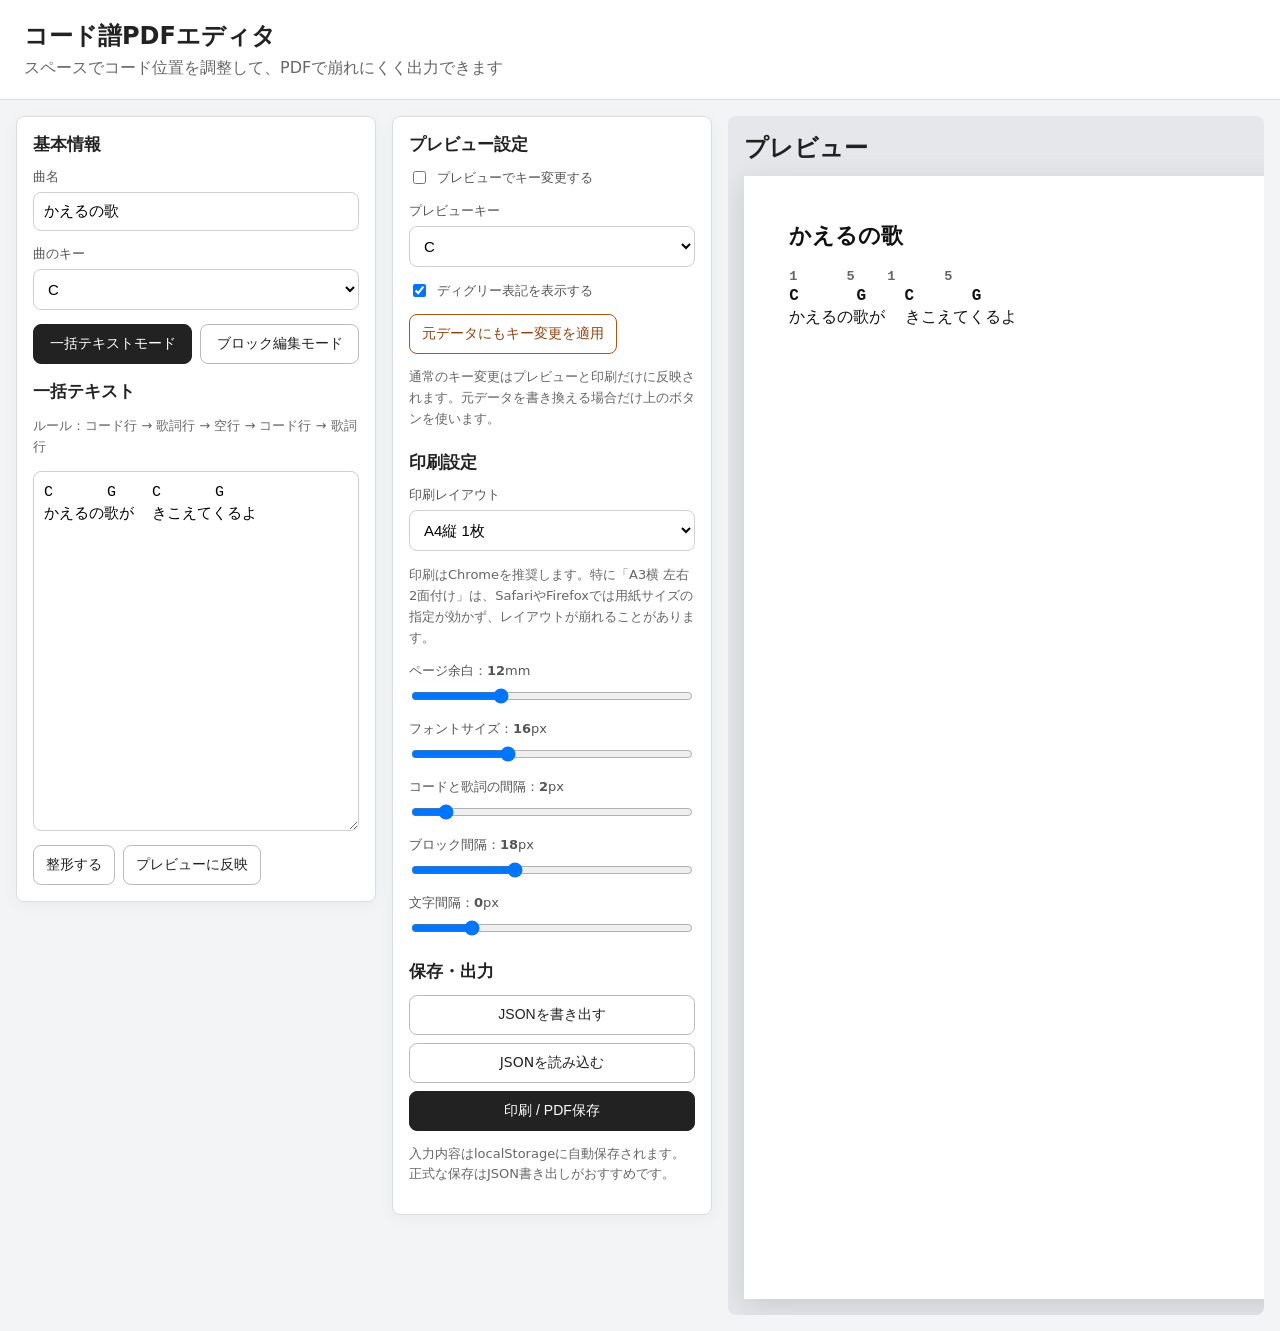
==== 2026-h1/extras/chord-editor/index.html @ 4025ee79 "Initial commit" ====
<!DOCTYPE html>
<html lang="ja">
<head>
  <meta charset="UTF-8" />
  <meta name="viewport" content="width=device-width, initial-scale=1.0" />
  <title>コード譜PDFエディタ</title>
  <link rel="icon" type="image/png" href="./favicon.png">
  <link rel="stylesheet" href="style.css" />
</head>
<body>
  <header class="app-header no-print">
    <div>
      <h1>コード譜PDFエディタ</h1>
      <p>スペースでコード位置を調整して、PDFで崩れにくく出力できます</p>
    </div>
  </header>

  <main class="app-layout">
    <section class="panel no-print">
      <h2>基本情報</h2>

      <label class="field">
        <span>曲名</span>
        <input id="titleInput" type="text" placeholder="例：かえるの歌" />
      </label>

      <label class="field">
        <span>曲のキー</span>
        <select id="songKeyInput">
          <option selected>C</option>
          <option>C#</option>
          <option>Db</option>
          <option>D</option>
          <option>D#</option>
          <option>Eb</option>
          <option>E</option>
          <option>F</option>
          <option>F#</option>
          <option>Gb</option>
          <option>G</option>
          <option>G#</option>
          <option>Ab</option>
          <option>A</option>
          <option>A#</option>
          <option>Bb</option>
          <option>B</option>
        </select>
      </label>

      <div class="mode-switch">
        <button id="textModeBtn" class="active" type="button">一括テキストモード</button>
        <button id="blockModeBtn" type="button">ブロック編集モード</button>
      </div>

      <section id="textEditorArea">
        <h2>一括テキスト</h2>
        <p class="help">
          ルール：コード行 → 歌詞行 → 空行 → コード行 → 歌詞行
        </p>

        <textarea id="bulkTextInput" spellcheck="false"></textarea>

        <div class="button-row">
          <button id="formatTextBtn" type="button">整形する</button>
          <button id="applyBulkBtn" type="button">プレビューに反映</button>
        </div>
      </section>

      <section id="blockEditorArea" class="hidden">
        <h2>ブロック編集</h2>
        <p class="help">
          1ブロック = コード行 + 歌詞行
        </p>

        <div id="blocksContainer"></div>

        <div class="button-row">
          <button id="addBlockBtn" type="button">行を追加</button>
          <button id="applyBlocksBtn" type="button">プレビューに反映</button>
        </div>
      </section>
    </section>

    <section class="panel no-print">
      <h2>プレビュー設定</h2>

      <label class="check-field">
        <input id="transposePreviewInput" type="checkbox" />
        <span>プレビューでキー変更する</span>
      </label>

      <label class="field">
        <span>プレビューキー</span>
        <select id="previewKeyInput">
          <option selected>C</option>
          <option>C#</option>
          <option>Db</option>
          <option>D</option>
          <option>D#</option>
          <option>Eb</option>
          <option>E</option>
          <option>F</option>
          <option>F#</option>
          <option>Gb</option>
          <option>G</option>
          <option>G#</option>
          <option>Ab</option>
          <option>A</option>
          <option>A#</option>
          <option>Bb</option>
          <option>B</option>
        </select>
      </label>

      <label class="check-field">
        <input id="showDegreeInput" type="checkbox" checked />
        <span>ディグリー表記を表示する</span>
      </label>

      <div class="button-row">
        <button id="applyTransposeBtn" type="button" class="danger-button">元データにもキー変更を適用</button>
      </div>

      <p class="help">
        通常のキー変更はプレビューと印刷だけに反映されます。元データを書き換える場合だけ上のボタンを使います。
      </p>

      <h2>印刷設定</h2>

      <label class="field">
        <span>印刷レイアウト</span>
        <select id="printLayoutInput">
          <option value="a4-portrait" selected>A4縦 1枚</option>
          <option value="a3-landscape-2up">A3横 左右2面付け</option>
        </select>
      </label>

      <p class="help">
        印刷はChromeを推奨します。特に「A3横 左右2面付け」は、SafariやFirefoxでは用紙サイズの指定が効かず、レイアウトが崩れることがあります。
      </p>

      <label class="field">
        <span>ページ余白：<strong id="pageMarginValue">12</strong>mm</span>
        <input id="pageMarginInput" type="range" min="4" max="30" value="12" />
      </label>

      <label class="field">
        <span>フォントサイズ：<strong id="fontSizeValue">16</strong>px</span>
        <input id="fontSizeInput" type="range" min="10" max="28" value="16" />
      </label>

      <label class="field">
        <span>コードと歌詞の間隔：<strong id="chordLyricGapValue">2</strong>px</span>
        <input id="chordLyricGapInput" type="range" min="0" max="20" value="2" />
      </label>

      <label class="field">
        <span>ブロック間隔：<strong id="blockGapValue">18</strong>px</span>
        <input id="blockGapInput" type="range" min="0" max="50" value="18" />
      </label>

      <label class="field">
        <span>文字間隔：<strong id="letterSpacingValue">0</strong>px</span>
        <input id="letterSpacingInput" type="range" min="-1" max="4" step="0.1" value="0" />
      </label>

      <h2>保存・出力</h2>

      <div class="button-column">
        <button id="exportBtn" type="button">JSONを書き出す</button>

        <label class="file-button">
          JSONを読み込む
          <input id="importInput" type="file" accept="application/json,.json" />
        </label>

        <button id="printBtn" type="button" class="primary">印刷 / PDF保存</button>
      </div>

      <p class="help">
        入力内容はlocalStorageに自動保存されます。正式な保存はJSON書き出しがおすすめです。
      </p>
    </section>

    <section class="preview-wrapper">
      <div class="preview-toolbar no-print">
        <h2>プレビュー</h2>
      </div>

      <article id="printArea" class="print-area print-area-a4"></article>
    </section>
  </main>

  <script src="script.js"></script>
</body>
</html>
---- 2026-h1/extras/chord-editor/style.css ----
:root {
  --page-margin: 12mm;
  --font-size: 16px;
  --chord-lyric-gap: 2px;
  --block-gap: 18px;
  --letter-spacing: 0px;
}

* {
  box-sizing: border-box;
}

body {
  margin: 0;
  font-family: system-ui, -apple-system, BlinkMacSystemFont, "Segoe UI", sans-serif;
  color: #222;
  background: #f3f4f6;
}

.app-header {
  padding: 20px 24px;
  background: #ffffff;
  border-bottom: 1px solid #ddd;
}

.app-header h1 {
  margin: 0;
  font-size: 24px;
}

.app-header p {
  margin: 6px 0 0;
  color: #666;
}

.app-layout {
  display: grid;
  grid-template-columns: 360px 320px 1fr;
  gap: 16px;
  padding: 16px;
  align-items: start;
}

.panel {
  background: #ffffff;
  border: 1px solid #ddd;
  border-radius: 8px;
  padding: 16px;
  box-shadow: 0 4px 16px rgba(0, 0, 0, 0.04);
}

.panel h2 {
  margin: 0 0 12px;
  font-size: 17px;
}

.panel h2:not(:first-child) {
  margin-top: 22px;
}

.field {
  display: grid;
  gap: 6px;
  margin-bottom: 14px;
}

.field span {
  font-size: 13px;
  color: #555;
}

.check-field {
  display: flex;
  align-items: flex-start;
  gap: 8px;
  margin-bottom: 14px;
  color: #555;
  font-size: 13px;
  line-height: 1.5;
}

.check-field input {
  margin-top: 3px;
}

input[type="text"],
textarea,
select {
  width: 100%;
  border: 1px solid #cfcfcf;
  border-radius: 8px;
  padding: 10px;
  font-size: 15px;
  background: #fff;
}

textarea {
  min-height: 360px;
  resize: vertical;
  font-family: "Menlo", "Consolas", "Courier New", monospace;
  white-space: pre;
  line-height: 1.5;
  tab-size: 2;
}

button,
.file-button {
  border: 1px solid #bbb;
  background: #fff;
  color: #222;
  border-radius: 8px;
  padding: 10px 12px;
  font-size: 14px;
  cursor: pointer;
  text-align: center;
}

button:hover,
.file-button:hover {
  background: #f0f0f0;
}

button.primary {
  background: #222;
  color: #fff;
  border-color: #222;
}

button.primary:hover {
  background: #444;
}

.danger-button {
  border-color: #b45309;
  color: #92400e;
}

.danger-button:hover {
  background: #fff7ed;
}

.mode-switch {
  display: grid;
  grid-template-columns: 1fr 1fr;
  gap: 8px;
  margin-bottom: 16px;
}

.mode-switch button.active {
  background: #222;
  color: #fff;
  border-color: #222;
}

.button-row {
  display: flex;
  gap: 8px;
  flex-wrap: wrap;
  margin-top: 10px;
}

.button-column {
  display: grid;
  gap: 8px;
}

.file-button input {
  display: none;
}

.help {
  color: #666;
  font-size: 13px;
  line-height: 1.6;
}

.hidden {
  display: none;
}

.block-card {
  border: 1px solid #ddd;
  background: #fafafa;
  border-radius: 8px;
  padding: 12px;
  margin-bottom: 12px;
}

.block-card-header {
  display: flex;
  justify-content: space-between;
  align-items: center;
  margin-bottom: 8px;
}

.block-card-title {
  font-weight: 700;
  font-size: 14px;
}

.block-card textarea {
  min-height: 48px;
  margin-bottom: 8px;
}

.block-card button {
  padding: 6px 8px;
  font-size: 12px;
}

.preview-wrapper {
  background: #e5e7eb;
  border-radius: 8px;
  padding: 16px;
  overflow: auto;
}

.preview-toolbar {
  display: flex;
  align-items: center;
  justify-content: space-between;
  margin-bottom: 12px;
}

.preview-toolbar h2 {
  margin: 0;
}

.print-area {
  margin: 0 auto;
  background: #ffffff;
  color: #111;
  box-shadow: 0 8px 30px rgba(0, 0, 0, 0.12);
}

.print-area-a4 {
  width: 210mm;
  min-height: 297mm;
}

.print-area-a3-2up {
  width: 420mm;
  min-height: 297mm;
}

.sheet-copy {
  width: 210mm;
  min-height: 297mm;
  padding: var(--page-margin);
}

.two-up-page {
  position: relative;
  display: grid;
  grid-template-columns: 210mm 210mm;
  width: 420mm;
  min-height: 297mm;
}

.two-up-copy {
  width: 210mm;
  min-height: 297mm;
  padding: var(--page-margin);
}

.cut-line {
  position: absolute;
  top: 0;
  bottom: 0;
  left: 50%;
  border-left: 1px dashed rgba(0, 0, 0, 0.28);
  pointer-events: none;
}

.sheet-title {
  margin: 0 0 18px;
  font-size: 22px;
  font-weight: 700;
}

.song-block {
  margin-bottom: var(--block-gap);
  break-inside: avoid;
  page-break-inside: avoid;
}

.degree-line,
.chord-line,
.lyric-line {
  font-family: "Menlo", "Consolas", "Courier New", monospace;
  font-size: var(--font-size);
  letter-spacing: var(--letter-spacing);
  white-space: pre;
  line-height: 1.25;
}

.degree-line {
  font-weight: 700;
  color: #666;
  font-size: calc(var(--font-size) * 0.85);
  min-height: 1em;
}

.chord-line {
  font-weight: 700;
  margin-bottom: var(--chord-lyric-gap);
  min-height: 1em;
}

.lyric-line {
  font-weight: 400;
  min-height: 1em;
}

.empty-line {
  color: transparent;
}

@media (max-width: 1100px) {
  .app-layout {
    grid-template-columns: 1fr;
  }

  .print-area-a4 {
    width: 100%;
    min-height: auto;
  }

  .print-area-a4 .sheet-copy {
    width: 100%;
    min-height: auto;
  }
}

@media print {
  @page {
    size: A4 portrait;
    margin: 0;
  }

  @page a4portrait {
    size: A4 portrait;
    margin: 0;
  }

  @page a3landscape {
    size: A3 landscape;
    margin: 0;
  }

  body {
    background: #fff;
    margin: 0;
    padding: 0;
  }

  body.print-layout-a4-portrait .print-area {
    page: a4portrait;
  }

  body.print-layout-a3-landscape-2up .print-area {
    page: a3landscape;
  }

  .no-print {
    display: none !important;
  }

  .app-layout,
  .preview-wrapper {
    display: block;
    padding: 0;
    margin: 0;
    background: #fff;
    border-radius: 0;
  }

  .print-area {
    margin: 0;
    box-shadow: none;
    overflow: visible;
  }

  .print-area-a4 {
    width: 210mm;
    min-height: 297mm;
  }

  .print-area-a3-2up,
  .two-up-page {
    width: 420mm;
    min-height: 297mm;
  }

  .sheet-copy,
  .two-up-copy {
    width: 210mm;
    min-height: 297mm;
  }

  .song-block {
    break-inside: avoid;
    page-break-inside: avoid;
  }

  .song-block:last-child {
    margin-bottom: 0;
  }

  body.print-layout-a3-landscape-2up .app-layout,
  body.print-layout-a3-landscape-2up .preview-wrapper {
    width: 420mm;
    height: 296.5mm;
    min-height: 0;
    overflow: visible;
  }

  body.print-layout-a3-landscape-2up .print-area-a3-2up,
  body.print-layout-a3-landscape-2up .two-up-page {
    width: 420mm;
    height: 296.5mm;
    min-height: 0;
    max-height: none;
    overflow: visible;
    break-before: avoid;
    break-after: avoid;
    page-break-before: avoid;
    page-break-after: avoid;
  }

  body.print-layout-a3-landscape-2up .two-up-copy {
    width: 210mm;
    height: 296.5mm;
    min-height: 0;
    overflow: visible;
  }

  body.print-layout-a3-landscape-2up .cut-line {
    top: 0;
    bottom: auto;
    height: 296.5mm;
  }
}
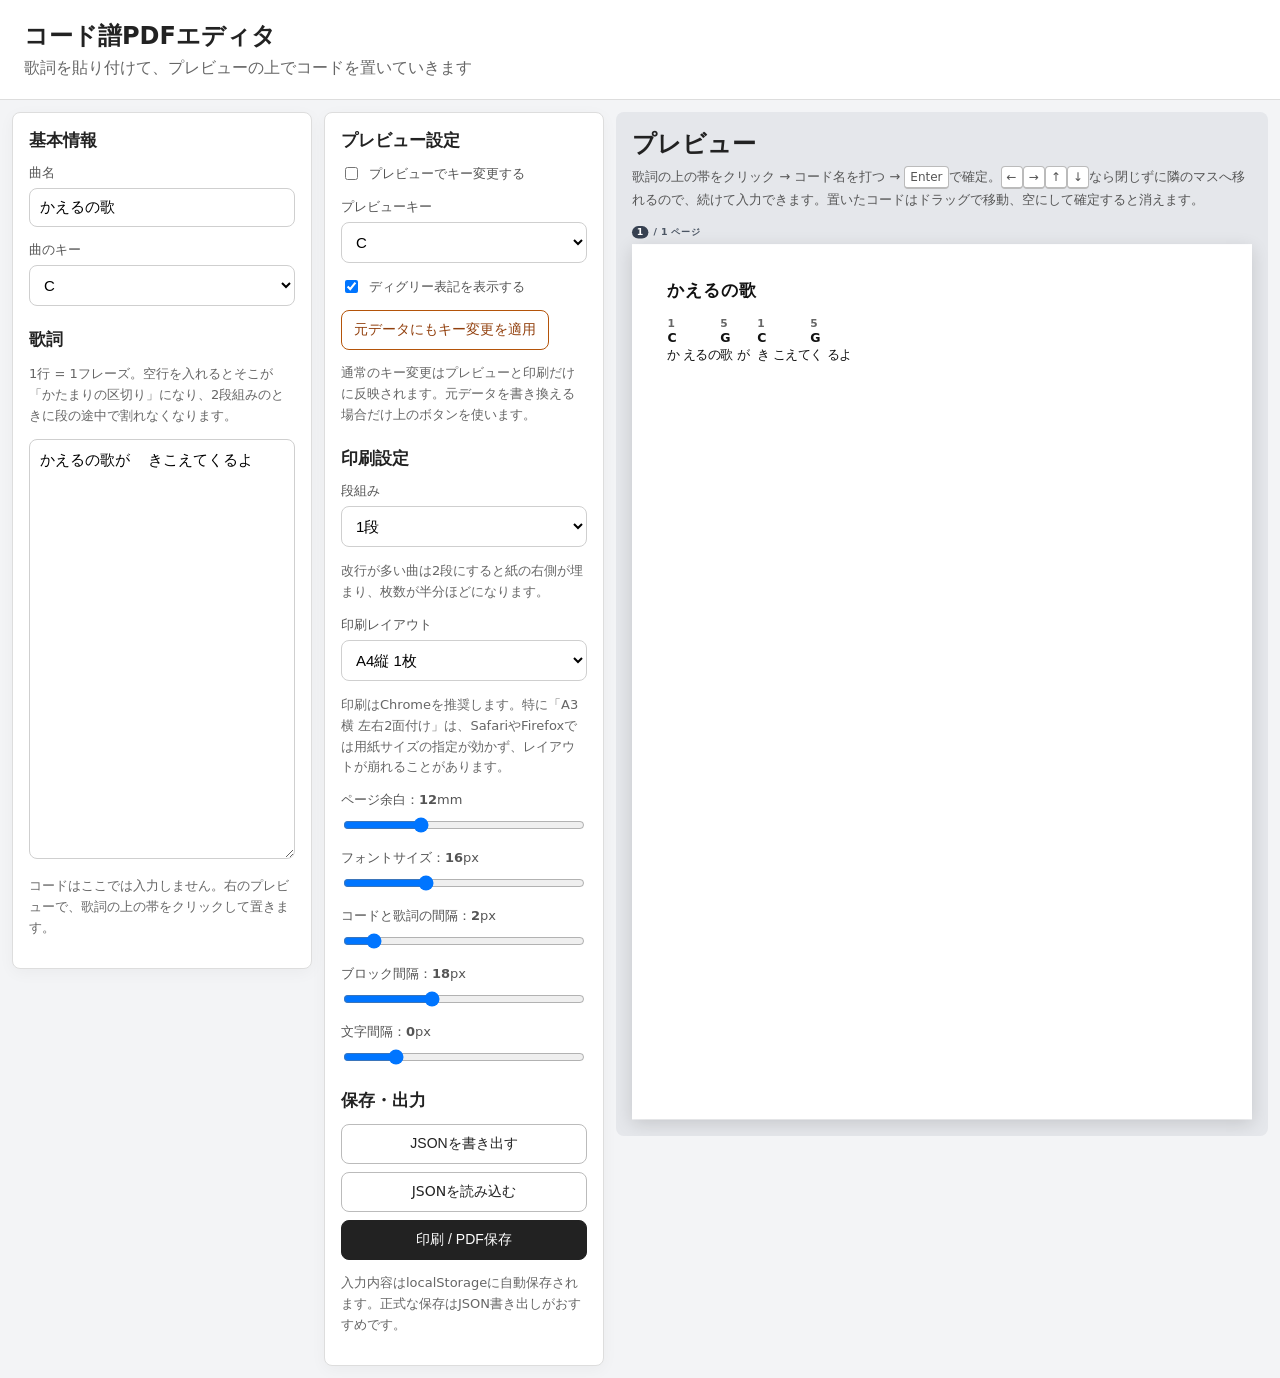
==== commit 341426ad: "コード譜エディタをプレビュー直接入力に刷新 コードの位置をスペースの個数ではなく歌詞の文字位置で持つようにし、 プレビューの上でコードを置いていく形に作り直した。  - 1文字1マスのセグメント描画に" ====
--- a/2026-h1/extras/chord-editor/index.html
+++ b/2026-h1/extras/chord-editor/index.html
@@ -11,7 +11,7 @@
   <header class="app-header no-print">
     <div>
       <h1>コード譜PDFエディタ</h1>
-      <p>スペースでコード位置を調整して、PDFで崩れにくく出力できます</p>
+      <p>歌詞を貼り付けて、プレビューの上でコードを置いていきます</p>
     </div>
   </header>
 
@@ -47,38 +47,17 @@
         </select>
       </label>
 
-      <div class="mode-switch">
-        <button id="textModeBtn" class="active" type="button">一括テキストモード</button>
-        <button id="blockModeBtn" type="button">ブロック編集モード</button>
-      </div>
+      <h2>歌詞</h2>
 
-      <section id="textEditorArea">
-        <h2>一括テキスト</h2>
-        <p class="help">
-          ルール：コード行 → 歌詞行 → 空行 → コード行 → 歌詞行
-        </p>
+      <p class="help">
+        1行 = 1フレーズ。空行を入れるとそこが「かたまりの区切り」になり、2段組みのときに段の途中で割れなくなります。
+      </p>
 
-        <textarea id="bulkTextInput" spellcheck="false"></textarea>
+      <textarea id="lyricsInput" spellcheck="false" placeholder="歌詞をそのまま貼り付けてください"></textarea>
 
-        <div class="button-row">
-          <button id="formatTextBtn" type="button">整形する</button>
-          <button id="applyBulkBtn" type="button">プレビューに反映</button>
-        </div>
-      </section>
-
-      <section id="blockEditorArea" class="hidden">
-        <h2>ブロック編集</h2>
-        <p class="help">
-          1ブロック = コード行 + 歌詞行
-        </p>
-
-        <div id="blocksContainer"></div>
-
-        <div class="button-row">
-          <button id="addBlockBtn" type="button">行を追加</button>
-          <button id="applyBlocksBtn" type="button">プレビューに反映</button>
-        </div>
-      </section>
+      <p class="help">
+        コードはここでは入力しません。右のプレビューで、歌詞の上の帯をクリックして置きます。
+      </p>
     </section>
 
     <section class="panel no-print">
@@ -126,6 +105,18 @@
       </p>
 
       <h2>印刷設定</h2>
+
+      <label class="field">
+        <span>段組み</span>
+        <select id="columnsInput">
+          <option value="1" selected>1段</option>
+          <option value="2">2段</option>
+        </select>
+      </label>
+
+      <p class="help">
+        改行が多い曲は2段にすると紙の右側が埋まり、枚数が半分ほどになります。
+      </p>
 
       <label class="field">
         <span>印刷レイアウト</span>
@@ -185,9 +176,14 @@
     <section class="preview-wrapper">
       <div class="preview-toolbar no-print">
         <h2>プレビュー</h2>
+        <p class="preview-hint">
+          歌詞の上の帯をクリック → コード名を打つ → <kbd>Enter</kbd>で確定。<kbd>←</kbd><kbd>→</kbd><kbd>↑</kbd><kbd>↓</kbd>なら閉じずに隣のマスへ移れるので、続けて入力できます。置いたコードはドラッグで移動、空にして確定すると消えます。
+        </p>
       </div>
 
-      <article id="printArea" class="print-area print-area-a4"></article>
+      <div class="preview-stage">
+        <article id="printArea" class="print-area print-area-a4"></article>
+      </div>
     </section>
   </main>
 
--- a/2026-h1/extras/chord-editor/style.css
+++ b/2026-h1/extras/chord-editor/style.css
@@ -4,6 +4,12 @@
   --chord-lyric-gap: 2px;
   --block-gap: 18px;
   --letter-spacing: 0px;
+  --columns: 1;
+  --column-gap: 10mm;
+  /* 用紙1枚の高さ。実際の値はscript.jsから入る（ページ割りの計算と揃えるため） */
+  --page-height: 296.5mm;
+  --sheet-font: system-ui, -apple-system, BlinkMacSystemFont, "Hiragino Sans", "Yu Gothic", "Segoe UI", sans-serif;
+  --accent: #2563eb;
 }
 
 * {
@@ -35,9 +41,9 @@
 
 .app-layout {
   display: grid;
-  grid-template-columns: 360px 320px 1fr;
-  gap: 16px;
-  padding: 16px;
+  grid-template-columns: 300px 280px minmax(0, 1fr);
+  gap: 12px;
+  padding: 12px;
   align-items: start;
 }
 
@@ -95,12 +101,9 @@
 }
 
 textarea {
-  min-height: 360px;
+  min-height: 420px;
   resize: vertical;
-  font-family: "Menlo", "Consolas", "Courier New", monospace;
-  white-space: pre;
-  line-height: 1.5;
-  tab-size: 2;
+  line-height: 1.6;
 }
 
 button,
@@ -139,19 +142,6 @@
   background: #fff7ed;
 }
 
-.mode-switch {
-  display: grid;
-  grid-template-columns: 1fr 1fr;
-  gap: 8px;
-  margin-bottom: 16px;
-}
-
-.mode-switch button.active {
-  background: #222;
-  color: #fff;
-  border-color: #222;
-}
-
 .button-row {
   display: flex;
   gap: 8px;
@@ -178,75 +168,128 @@
   display: none;
 }
 
-.block-card {
-  border: 1px solid #ddd;
-  background: #fafafa;
-  border-radius: 8px;
-  padding: 12px;
-  margin-bottom: 12px;
-}
-
-.block-card-header {
-  display: flex;
-  justify-content: space-between;
-  align-items: center;
-  margin-bottom: 8px;
-}
-
-.block-card-title {
-  font-weight: 700;
-  font-size: 14px;
-}
-
-.block-card textarea {
-  min-height: 48px;
-  margin-bottom: 8px;
-}
-
-.block-card button {
-  padding: 6px 8px;
-  font-size: 12px;
-}
-
 .preview-wrapper {
   background: #e5e7eb;
   border-radius: 8px;
   padding: 16px;
-  overflow: auto;
+  overflow-x: hidden;
+  overflow-y: auto;
+}
+
+/* 用紙は210mmのまま、この枠に収まる倍率で拡縮する（横スクロールを出さない） */
+.preview-stage {
+  position: relative;
+}
+
+/* 左上を基準に拡縮するので、中央寄せの余白は消しておく */
+.preview-stage > .print-area {
+  margin: 0;
+  transform-origin: top left;
 }
 
 .preview-toolbar {
-  display: flex;
-  align-items: center;
-  justify-content: space-between;
   margin-bottom: 12px;
 }
 
 .preview-toolbar h2 {
+  margin: 0 0 6px;
+}
+
+.preview-hint {
   margin: 0;
+  color: #555;
+  font-size: 13px;
+  line-height: 1.7;
+}
+
+.preview-hint kbd {
+  display: inline-block;
+  border: 1px solid #bbb;
+  border-bottom-width: 2px;
+  border-radius: 4px;
+  padding: 0 5px;
+  background: #fff;
+  font-size: 12px;
+  font-family: inherit;
 }
 
 .print-area {
   margin: 0 auto;
-  background: #ffffff;
   color: #111;
-  box-shadow: 0 8px 30px rgba(0, 0, 0, 0.12);
+}
+
+/* 用紙1枚ずつに影を付けて、紙が分かれているのを見せる */
+.sheet-page {
+  box-shadow: 0 6px 22px rgba(0, 0, 0, 0.14);
 }
 
 .print-area-a4 {
   width: 210mm;
-  min-height: 297mm;
 }
 
 .print-area-a3-2up {
   width: 420mm;
-  min-height: 297mm;
-}
-
-.sheet-copy {
+}
+
+/* 1ページぶんの用紙。高さは固定で、はみ出す前に次のページへ送る */
+.sheet-page {
   width: 210mm;
-  min-height: 297mm;
+  height: var(--page-height);
+  background: #ffffff;
+  overflow: hidden;
+}
+
+.sheet-page-inner {
+  height: 100%;
   padding: var(--page-margin);
+}
+
+.sheet-columns {
+  display: flex;
+  gap: var(--column-gap);
+  height: 100%;
+  align-items: flex-start;
+}
+
+.sheet-column {
+  flex: 1 1 0;
+  min-width: 0;
+  height: 100%;
+}
+
+/* 2段のときは段の間に薄い罫を引く。
+   段幅を1pxもずらさないよう、枠線ではなく背景で描く
+   （幅が変わると、高さを測ったときと折り返し位置が変わってしまう）。 */
+.sheet-columns[data-columns="2"] {
+  background-image: linear-gradient(rgba(0, 0, 0, 0.1), rgba(0, 0, 0, 0.1));
+  background-size: 1px 100%;
+  background-position: center top;
+  background-repeat: no-repeat;
+}
+
+/* 画面ではページごとに間を空けて、変わり目が見えるようにする */
+.page-slot + .page-slot,
+.two-up-page + .two-up-page {
+  margin-top: 26px;
+}
+
+.page-label {
+  padding: 4px 0 6px;
+  color: #4b5563;
+  font-size: 12px;
+  font-weight: 700;
+  letter-spacing: 0.04em;
+}
+
+.page-label span {
+  display: inline-block;
+  min-width: 18px;
+  padding: 1px 6px;
+  margin-right: 2px;
+  border-radius: 999px;
+  background: #374151;
+  color: #fff;
+  text-align: center;
 }
 
 .two-up-page {
@@ -254,13 +297,10 @@
   display: grid;
   grid-template-columns: 210mm 210mm;
   width: 420mm;
-  min-height: 297mm;
-}
-
-.two-up-copy {
-  width: 210mm;
-  min-height: 297mm;
-  padding: var(--page-margin);
+}
+
+.two-up-page .page-label {
+  grid-column: 1 / -1;
 }
 
 .cut-line {
@@ -278,42 +318,275 @@
   font-weight: 700;
 }
 
+/* 高さを測るためだけの、画面に出ない組版 */
+.measure-layer {
+  position: absolute;
+  top: 0;
+  left: -20000px;
+  visibility: hidden;
+  pointer-events: none;
+}
+
+.sheet-break {
+  position: relative;
+  height: var(--block-gap);
+}
+
+.sheet-break::before {
+  content: "";
+  position: absolute;
+  left: 0;
+  right: 0;
+  top: 50%;
+  border-top: 1px dashed rgba(37, 99, 235, 0.35);
+}
+
+.break-remove {
+  position: absolute;
+  right: 0;
+  top: 50%;
+  transform: translateY(-50%);
+  padding: 0;
+  width: 18px;
+  height: 18px;
+  line-height: 1;
+  font-size: 12px;
+  border-radius: 50%;
+  border-color: rgba(37, 99, 235, 0.4);
+  color: var(--accent);
+  background: #fff;
+  opacity: 0;
+}
+
+.sheet-break:hover .break-remove {
+  opacity: 1;
+}
+
+/* ------------------------------------------------------------------
+ * 譜面本体（1文字 = 1マス、コードはマスの上に載る）
+ * ---------------------------------------------------------------- */
+
 .song-block {
+  position: relative;
   margin-bottom: var(--block-gap);
   break-inside: avoid;
   page-break-inside: avoid;
 }
 
-.degree-line,
-.chord-line,
-.lyric-line {
-  font-family: "Menlo", "Consolas", "Courier New", monospace;
+.cs-line {
+  font-family: var(--sheet-font);
   font-size: var(--font-size);
   letter-spacing: var(--letter-spacing);
+  line-height: 1.25;
+}
+
+.cs-unit {
+  display: inline-block;
+  vertical-align: top;
+  position: relative;
+}
+
+.cs-unit > span {
+  display: block;
   white-space: pre;
+}
+
+/* 度数とコードは、中身が無くても行の高さを保つ。
+   幅はコード名のほうが広ければマスごと広がるので、隣とぶつからない。 */
+.cs-deg {
+  height: calc(var(--font-size) * 0.85 * 1.25);
+  font-size: calc(var(--font-size) * 0.85);
+  font-weight: 700;
   line-height: 1.25;
-}
-
-.degree-line {
+  color: #666;
+}
+
+.cs-chord {
+  height: calc(var(--font-size) * 1.25);
   font-weight: 700;
-  color: #666;
-  font-size: calc(var(--font-size) * 0.85);
-  min-height: 1em;
-}
-
-.chord-line {
+  line-height: 1.25;
+  margin-bottom: var(--chord-lyric-gap);
+  border-radius: 3px;
+  cursor: pointer;
+}
+
+.cs-deg:not(:empty),
+.cs-chord:not(:empty) {
+  padding-right: 0.5em;
+}
+
+.cs-chord.has-chord {
+  cursor: grab;
+}
+
+.cs-unit:hover > .cs-chord {
+  background: rgba(37, 99, 235, 0.12);
+}
+
+.cs-unit.is-active > .cs-chord {
+  background: rgba(37, 99, 235, 0.18);
+  box-shadow: inset 0 0 0 1px var(--accent);
+}
+
+/* どの文字の上に置くのかが一目で分かるよう、対象の歌詞も光らせる */
+.cs-unit.is-active > .cs-lyric {
+  background: rgba(37, 99, 235, 0.16);
+  border-radius: 3px;
+}
+
+.cs-unit.is-drop-target > .cs-chord {
+  background: rgba(37, 99, 235, 0.28);
+}
+
+.cs-unit.is-pad > .cs-lyric {
+  color: transparent;
+}
+
+/* 行末の空きマス。幅を持たないので、行の折り返し位置に影響しない */
+.cs-pad-wrap {
+  display: inline-block;
+  width: 0;
+  white-space: nowrap;
+}
+
+body.is-dragging-chord {
+  cursor: grabbing;
+  user-select: none;
+}
+
+.chord-drag-ghost {
+  position: fixed;
+  z-index: 100;
+  transform: translate(8px, -50%);
+  padding: 2px 8px;
+  border-radius: 6px;
+  background: var(--accent);
+  color: #fff;
+  font-size: 13px;
   font-weight: 700;
-  margin-bottom: var(--chord-lyric-gap);
-  min-height: 1em;
-}
-
-.lyric-line {
-  font-weight: 400;
-  min-height: 1em;
-}
-
-.empty-line {
-  color: transparent;
+  pointer-events: none;
+}
+
+/* ------------------------------------------------------------------
+ * コード入力
+ * ---------------------------------------------------------------- */
+
+/* 歌詞に被らないよう、マスの真上に出す。
+   上に余白が無いときだけ .is-below で下に回す。 */
+.chord-editor {
+  position: absolute;
+  left: 0;
+  bottom: calc(100% + 7px);
+  z-index: 40;
+  /* パレットが1行に収まる幅にして、背を低く保つ（上の行に被る量を減らす） */
+  width: 252px;
+  padding: 6px;
+  border: 1px solid #cbd5e1;
+  border-radius: 8px;
+  background: #fff;
+  box-shadow: 0 8px 24px rgba(0, 0, 0, 0.18);
+  cursor: default;
+}
+
+.chord-editor.is-below {
+  bottom: auto;
+  top: calc(100% + 7px);
+}
+
+/* どのマスに入れようとしているかを指す小さな三角 */
+.chord-editor::after {
+  content: "";
+  position: absolute;
+  left: var(--arrow-x, 7px);
+  bottom: -6px;
+  border: 6px solid transparent;
+  border-bottom: 0;
+  border-top-color: #fff;
+  filter: drop-shadow(0 1px 0 #cbd5e1);
+}
+
+.chord-editor.is-below::after {
+  bottom: auto;
+  top: -6px;
+  border-top: 0;
+  border-bottom: 6px solid #fff;
+  filter: drop-shadow(0 -1px 0 #cbd5e1);
+}
+
+.chord-editor-row {
+  display: flex;
+  gap: 4px;
+}
+
+.chord-editor-input {
+  flex: 1;
+  min-width: 0;
+  border: 1px solid var(--accent);
+  border-radius: 6px;
+  padding: 5px 7px;
+  font-size: 14px;
+  font-weight: 700;
+}
+
+.chord-editor-ok {
+  flex: none;
+  padding: 4px 9px;
+  font-size: 12px;
+  font-weight: 700;
+  border-radius: 6px;
+  background: var(--accent);
+  border-color: var(--accent);
+  color: #fff;
+}
+
+.chord-editor-ok:hover {
+  background: #1d4ed8;
+}
+
+.chord-palette {
+  display: flex;
+  flex-wrap: nowrap;
+  gap: 3px;
+  margin-top: 5px;
+}
+
+.chord-palette-btn {
+  flex: none;
+  padding: 2px 5px;
+  font-size: 11px;
+  font-weight: 700;
+  border-radius: 5px;
+  line-height: 1.4;
+  white-space: nowrap;
+}
+
+/* 行間の帯。レイアウトを動かさないよう、ブロックの上の余白に重ねる */
+.break-insert {
+  position: absolute;
+  left: 0;
+  right: 0;
+  top: calc(-1 * max(12px, var(--block-gap)));
+  height: max(12px, var(--block-gap));
+  padding: 0;
+  border: 0;
+  background: transparent;
+  opacity: 0;
+  font-size: 11px;
+  color: var(--accent);
+  z-index: 10;
+}
+
+.break-insert:hover {
+  opacity: 1;
+  background: transparent;
+}
+
+.break-insert span {
+  display: inline-block;
+  padding: 0 6px;
+  border-radius: 999px;
+  background: #fff;
+  border: 1px dashed rgba(37, 99, 235, 0.6);
 }
 
 @media (max-width: 1100px) {
@@ -321,14 +594,9 @@
     grid-template-columns: 1fr;
   }
 
-  .print-area-a4 {
+  .print-area-a4,
+  .print-area-a4 .sheet-page {
     width: 100%;
-    min-height: auto;
-  }
-
-  .print-area-a4 .sheet-copy {
-    width: 100%;
-    min-height: auto;
   }
 }
 
@@ -375,27 +643,64 @@
     border-radius: 0;
   }
 
-  .print-area {
+  /* 画面用の拡縮は紙には持ち込まない */
+  .preview-stage,
+  .preview-stage > .print-area {
+    height: auto !important;
+    transform: none !important;
+  }
+
+  .print-area,
+  .sheet-page {
     margin: 0;
     box-shadow: none;
+  }
+
+  .print-area {
     overflow: visible;
   }
 
   .print-area-a4 {
     width: 210mm;
-    min-height: 297mm;
-  }
-
-  .print-area-a3-2up,
+  }
+
+  .print-area-a3-2up {
+    width: 420mm;
+  }
+
   .two-up-page {
     width: 420mm;
-    min-height: 297mm;
-  }
-
-  .sheet-copy,
-  .two-up-copy {
+    height: var(--page-height);
+    overflow: hidden;
+  }
+
+  /* ページ割りは計算済みなので、1枚ずつそのまま紙に送る */
+  .page-slot,
+  .two-up-page {
+    break-after: page;
+    page-break-after: always;
+    break-inside: avoid;
+    page-break-inside: avoid;
+    margin: 0;
+  }
+
+  /* 画面でページの間に空けている余白は紙に持ち込まない。
+     残っていると用紙が紙からはみ出して、空白のページが増える。 */
+  .page-slot + .page-slot,
+  .two-up-page + .two-up-page {
+    margin-top: 0;
+  }
+
+  .page-slot:last-child,
+  .two-up-page:last-child {
+    break-after: auto;
+    page-break-after: auto;
+  }
+
+  .sheet-page {
     width: 210mm;
-    min-height: 297mm;
+    height: var(--page-height);
+    overflow: hidden;
   }
 
   .song-block {
@@ -403,41 +708,42 @@
     page-break-inside: avoid;
   }
 
-  .song-block:last-child {
-    margin-bottom: 0;
-  }
-
+  /* 画面用の当たり判定やハイライトは紙に出さない */
+  .cs-chord,
+  .cs-unit:hover > .cs-chord,
+  .cs-unit.is-active > .cs-chord {
+    background: none;
+    box-shadow: none;
+    cursor: auto;
+  }
+
+  /* A3は複数枚になりうるので、高さを1枚ぶんに固定しない。
+     ここで height を決めたり break-after: avoid を付けたりすると、
+     用紙の間で改ページできなくなり、余りが白いページになる。 */
   body.print-layout-a3-landscape-2up .app-layout,
   body.print-layout-a3-landscape-2up .preview-wrapper {
     width: 420mm;
-    height: 296.5mm;
+    height: auto;
     min-height: 0;
     overflow: visible;
   }
 
-  body.print-layout-a3-landscape-2up .print-area-a3-2up,
-  body.print-layout-a3-landscape-2up .two-up-page {
+  body.print-layout-a3-landscape-2up .print-area-a3-2up {
     width: 420mm;
-    height: 296.5mm;
+    height: auto;
     min-height: 0;
     max-height: none;
     overflow: visible;
-    break-before: avoid;
-    break-after: avoid;
-    page-break-before: avoid;
-    page-break-after: avoid;
   }
 
   body.print-layout-a3-landscape-2up .two-up-copy {
     width: 210mm;
-    height: 296.5mm;
     min-height: 0;
-    overflow: visible;
   }
 
   body.print-layout-a3-landscape-2up .cut-line {
     top: 0;
     bottom: auto;
-    height: 296.5mm;
-  }
-}
+    height: var(--page-height);
+  }
+}
